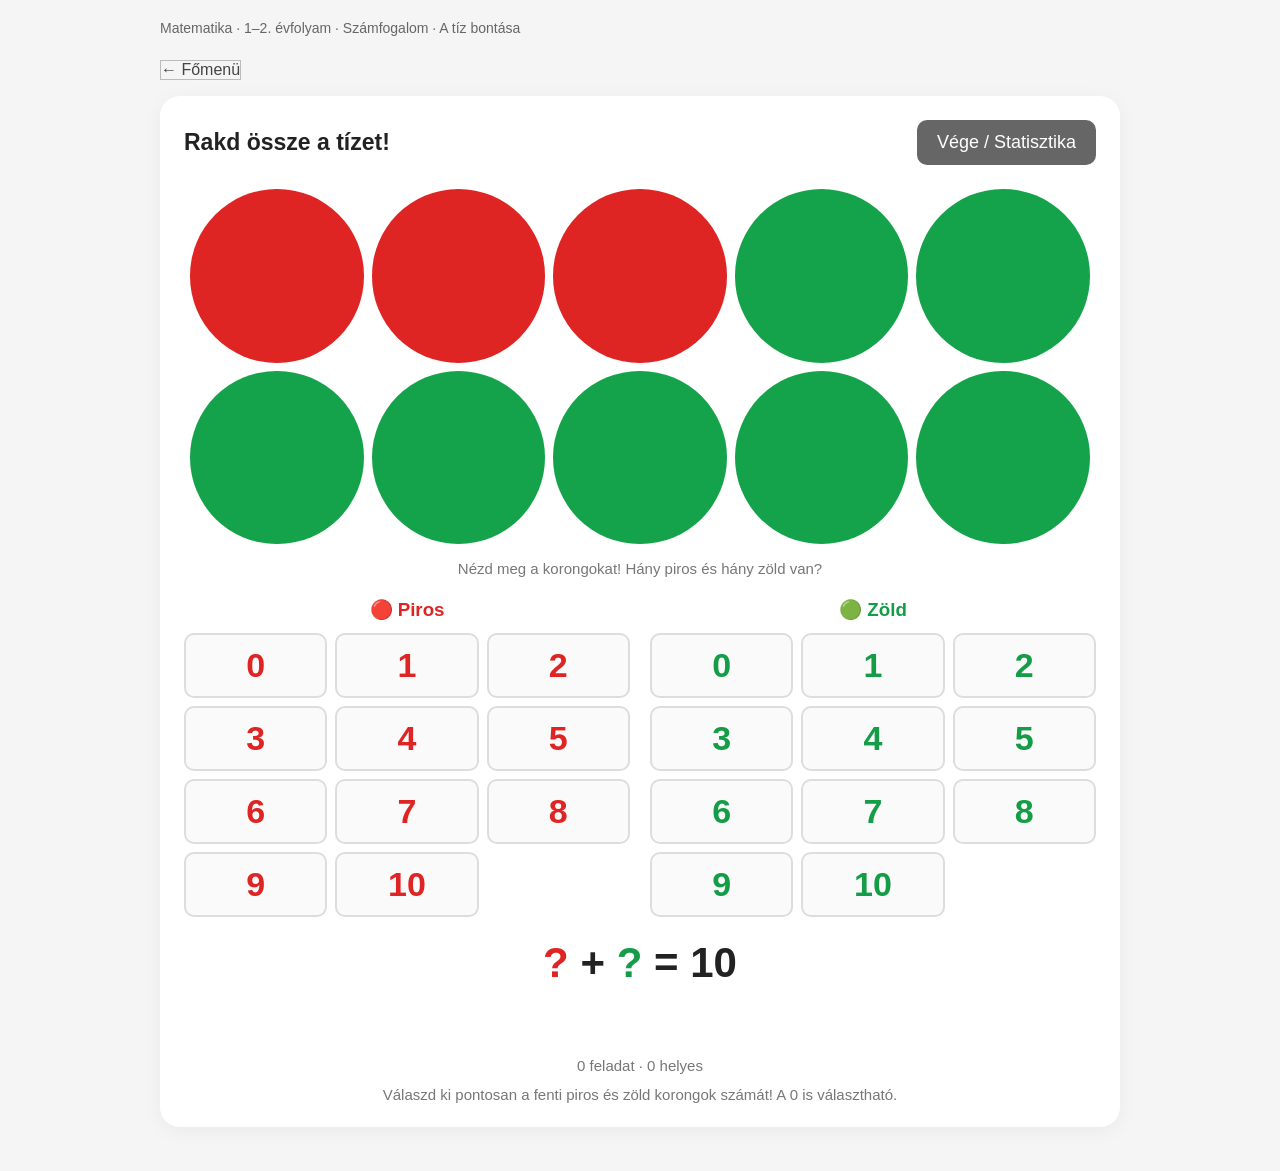
==== exercises/choose.html @ 9dac1ef3 "Modularize exercises and add home page" ====
<!doctype html>
<html lang="hu"><head><meta charset="utf-8"><meta name="viewport" content="width=device-width, initial-scale=1"><title>Rakd össze a tízet! – Matekgyakorló</title><link rel="stylesheet" href="../style.css"></head>
<body><header class="site-header"><div class="exercise-meta">Matematika · 1–2. évfolyam · Számfogalom · A tíz bontása</div></header>
<section id="chooseView" class="practice-view" style="display:block" class="practice-view">
  <a class="back-button" href="../index.html" style="display:inline-block;text-decoration:none">← Főmenü</a>
  <div class="practice-panel">
    <div class="practice-head"><h2>Rakd össze a tízet!</h2><button id="choiceStatsBtn" class="secondary">Vége / Statisztika</button></div>
    <div id="choiceDiscGrid" class="disc-grid" aria-label="A kirakandó tíz korong"></div>
    <div class="muted-note">Nézd meg a korongokat! Hány piros és hány zöld van?</div>
    <div class="choice-layout">
      <div class="choice-column"><h3 class="red-text">🔴 Piros</h3><div id="redChoices" class="number-choices"></div></div>
      <div class="choice-column"><h3 class="green-text">🟢 Zöld</h3><div id="greenChoices" class="number-choices"></div></div>
    </div>
    <div id="choiceResult" class="choice-result"><span class="red-text">?</span> + <span class="green-text">?</span> = 10</div>
    <div id="choiceFeedback" class="choice-feedback" aria-live="polite"></div>
    <div class="choice-actions"><span id="choiceProgress" class="muted-note" aria-live="polite">0 feladat · 0 helyes</span></div>
    <div class="muted-note">Válaszd ki pontosan a fenti piros és zöld korongok számát! A 0 is választható.</div>
  </div>
</section>

<div id="choiceStatsModal" class="modal-backdrop" role="dialog" aria-modal="true" aria-label="Korongos gyakorlás eredménye">
  <div class="modal">
    <div class="modal-header"><h2>Korongos gyakorlás eredménye</h2><button id="closeChoiceStats" class="secondary">Bezárás</button></div>
    <div class="summary-grid">
      <div class="summary-box"><strong id="choiceSumTotal">0</strong>feladat</div>
      <div class="summary-box"><strong id="choiceSumCorrect">0</strong>helyes</div>
      <div class="summary-box"><strong id="choiceSumPercent">0%</strong>eredmény</div>
      <div class="summary-box"><strong id="choiceSumMedian">–</strong>medián válaszidő</div>
    </div>
    <div id="choiceStatsTable"></div>
    <div class="modal-actions">
      <button id="printChoiceStats" class="secondary">Nyomtatás / PDF</button>
      <button id="downloadChoiceStats" class="secondary">TXT letöltés</button>
      <button id="continueChoiceStats" class="secondary">Folytatás</button>
      <button id="restartChoiceStats">Új gyakorlás</button>
    </div>
  </div>
</div>


<script type="module" src="../js/choose.js"></script></body></html>
---- style.css ----
* { box-sizing: border-box; }

        body {
            font-family: Arial, sans-serif;
            background: #f5f5f5;
            color: #222;
            margin: 0;
            padding: 20px;
        }

        .app {
            max-width: 760px;
            margin: 30px auto;
        }

        .toolbar {
            display: flex;
            gap: 12px;
            flex-wrap: wrap;
            align-items: end;
            margin-bottom: 20px;
        }

        label {
            font-size: 14px;
            font-weight: bold;
        }

        select, button, input { font-size: 18px; }

        select {
            display: block;
            margin-top: 6px;
            padding: 10px;
            border-radius: 10px;
            border: 1px solid #bbb;
        }

        button {
            padding: 12px 20px;
            border: 0;
            border-radius: 10px;
            cursor: pointer;
            background: #222;
            color: white;
        }

        button.secondary { background: #666; }
        button.finish { background: #b51f1f; margin-left: auto; }

        .card {
            background: white;
            border-radius: 20px;
            padding: 36px 20px;
            text-align: center;
            box-shadow: 0 4px 20px rgba(0,0,0,0.08);
        }

        .question-label { color: #666; margin-bottom: 14px; }

        .equation {
            display: flex;
            justify-content: center;
            align-items: center;
            gap: 15px;
            font-size: 48px;
            font-weight: bold;
            flex-wrap: wrap;
        }

        #answer {
            width: 100px;
            height: 70px;
            font-size: 42px;
            text-align: center;
            border-radius: 12px;
            border: 3px solid #bbb;
        }

        #answer:focus { outline: none; border-color: #333; }

        #feedback {
            margin-top: 20px;
            min-height: 35px;
            font-size: 22px;
            font-weight: bold;
        }

        .stats {
            display: grid;
            grid-template-columns: repeat(4, 1fr);
            gap: 12px;
            margin-top: 15px;
        }

        .stat {
            background: white;
            border-radius: 14px;
            padding: 16px;
            text-align: center;
            box-shadow: 0 2px 10px rgba(0,0,0,0.05);
        }

        .stat-number { font-size: 28px; font-weight: bold; }
        .stat-label { font-size: 13px; color: #666; }

        .tip {
            text-align: center;
            color: #666;
            font-size: 14px;
            margin-top: 18px;
        }

        .modal-backdrop {
            position: fixed;
            inset: 0;
            background: rgba(0,0,0,0.55);
            display: none;
            align-items: center;
            justify-content: center;
            padding: 20px;
            z-index: 1000;
        }

        .modal-backdrop.show { display: flex; }

        .modal {
            width: min(900px, 100%);
            max-height: 90vh;
            overflow: auto;
            background: white;
            border-radius: 20px;
            padding: 24px;
            box-shadow: 0 12px 50px rgba(0,0,0,0.25);
        }

        .modal-header {
            display: flex;
            justify-content: space-between;
            align-items: center;
            gap: 16px;
            margin-bottom: 16px;
        }

        .modal h2 { margin: 0; }

        .summary-grid {
            display: grid;
            grid-template-columns: repeat(4, 1fr);
            gap: 10px;
            margin: 18px 0 22px;
        }

        .summary-box {
            background: #f1f1f1;
            border-radius: 12px;
            padding: 14px;
            text-align: center;
        }

        .summary-box strong {
            display: block;
            font-size: 24px;
            margin-bottom: 4px;
        }

        table {
            width: 100%;
            border-collapse: collapse;
            font-size: 15px;
        }

        th, td {
            border-bottom: 1px solid #ddd;
            padding: 10px 8px;
            text-align: left;
        }

        th { background: #f7f7f7; position: sticky; top: 0; }
        tr.wrong { background: #fff0f0; }
        tr.correct-row { background: #f3fff3; }
        .status-ok { color: #087a16; font-weight: bold; }
        .status-wrong { color: #b00020; font-weight: bold; }

        .empty-state {
            padding: 30px 10px;
            text-align: center;
            color: #666;
        }

        .modal-actions {
            display: flex;
            gap: 10px;
            justify-content: flex-end;
            margin-top: 20px;
            flex-wrap: wrap;
        }

        @media print {
            body:has(#choiceStatsModal.show) #statsModal { display:none !important; }
            body:has(#statsModal.show) #choiceStatsModal { display:none !important; }
            body { background: white; padding: 0; }
            .app { display: none !important; }
            .modal-backdrop { position: static; display: block !important; background: white; padding: 0; }
            .modal { width: 100%; max-height: none; overflow: visible; box-shadow: none; border-radius: 0; padding: 0; }
            .modal-header button, .modal-actions { display: none !important; }
            .modal-header { margin-bottom: 10px; }
            .summary-grid { grid-template-columns: repeat(4, 1fr); }
            th { position: static; }
            tr { break-inside: avoid; }
        }

        @media (max-width: 650px) {
            .equation { font-size: 34px; }
            #answer { width: 80px; height: 60px; font-size: 34px; }
            .stats, .summary-grid { grid-template-columns: repeat(2, 1fr); }
            button.finish { margin-left: 0; }
            table { font-size: 13px; }
            th, td { padding: 8px 5px; }
        }

        .home, .practice-view {max-width:960px;margin:24px auto;}
        .home h1 {font-size:clamp(30px,5vw,46px);margin-bottom:8px;}
        .home p {color:#666;margin-bottom:28px;}
        .mode-grid {display:grid;grid-template-columns:repeat(auto-fit,minmax(245px,1fr));gap:18px;}
        .mode-card {display:block;text-align:left;background:white;color:#222;border:1px solid #ddd;border-radius:20px;padding:25px;min-height:195px;box-shadow:0 3px 14px #0000000b;}
        .mode-card strong {display:block;font-size:23px;margin:12px 0;}
        .mode-card small {display:block;color:#666;font-size:15px;line-height:1.5;}
        .mode-card:hover {border-color:#777;transform:translateY(-2px);}
        .mode-icon {font-size:31px;}
        .practice-view {display:none;}
        .back-button {background:transparent;color:#444;border:1px solid #bbb;margin-bottom:16px;font-size:16px;}
        .practice-panel {background:white;border-radius:20px;padding:24px;box-shadow:0 4px 20px #0000000c;}
        .practice-head {display:flex;align-items:center;justify-content:space-between;gap:12px;flex-wrap:wrap;}
        .practice-head h2 {margin:0;font-size:23px;}
        .disc-grid {display:grid;grid-template-columns:repeat(5,minmax(0,1fr));gap:8px;margin:24px auto 16px;max-width:900px;}
        .disc {width:100%;aspect-ratio:1;border-radius:50%;background:#14a34a;}
        .disc.red {background:#df2424;}
        .disc.green {background:#14a34a;}
        .disc-equation {text-align:center;font-size:clamp(26px,5vw,36px);font-weight:bold;margin:14px 0;}
        .red-text {color:#df2424;} .green-text {color:#149c46;}
        .answer-toggle {width:100%;background:transparent;color:#333;border:1px solid #bbb;margin-top:12px;}
        .muted-note {color:#777;text-align:center;font-size:15px;margin-top:12px;}
        .choice-layout {display:grid;grid-template-columns:1fr 1fr;gap:20px;margin-top:22px;}
        .choice-column h3 {text-align:center;margin:0 0 12px;}
        .number-choices {display:grid;grid-template-columns:repeat(3,minmax(0,1fr));gap:8px;}
        .number-choice {background:#fafafa;border:2px solid #ddd;color:#222;font-size:clamp(22px,4vw,34px);font-weight:bold;min-height:65px;padding:6px;}
        .number-choice.red-choice {color:#df2424;} .number-choice.green-choice {color:#149c46;}
        .number-choice.selected-red {background:#ffe4e4;border-color:#df2424;}
        .number-choice.selected-green {background:#e0f7e8;border-color:#149c46;}
        .choice-result {font-size:clamp(30px,5vw,42px);font-weight:bold;text-align:center;margin:22px 0 10px;}
        .choice-feedback {text-align:center;min-height:32px;font-size:21px;font-weight:bold;}
        .choice-actions {display:flex;justify-content:center;gap:12px;flex-wrap:wrap;margin-top:16px;}
        .choice-actions button:disabled {opacity:.4;cursor:not-allowed;}
        @media(max-width:550px) {.practice-panel{padding:14px}.disc-grid{gap:5px}.choice-layout{gap:10px}.number-choices{gap:5px}.number-choice{min-height:53px}}
    
/* Modular page navigation */
.exercise-meta {color:#666;font-size:14px;margin:0 0 16px;}
.site-header {max-width:960px;margin:0 auto;}
.site-header a {color:#333;}
.mode-card {text-decoration:none;}
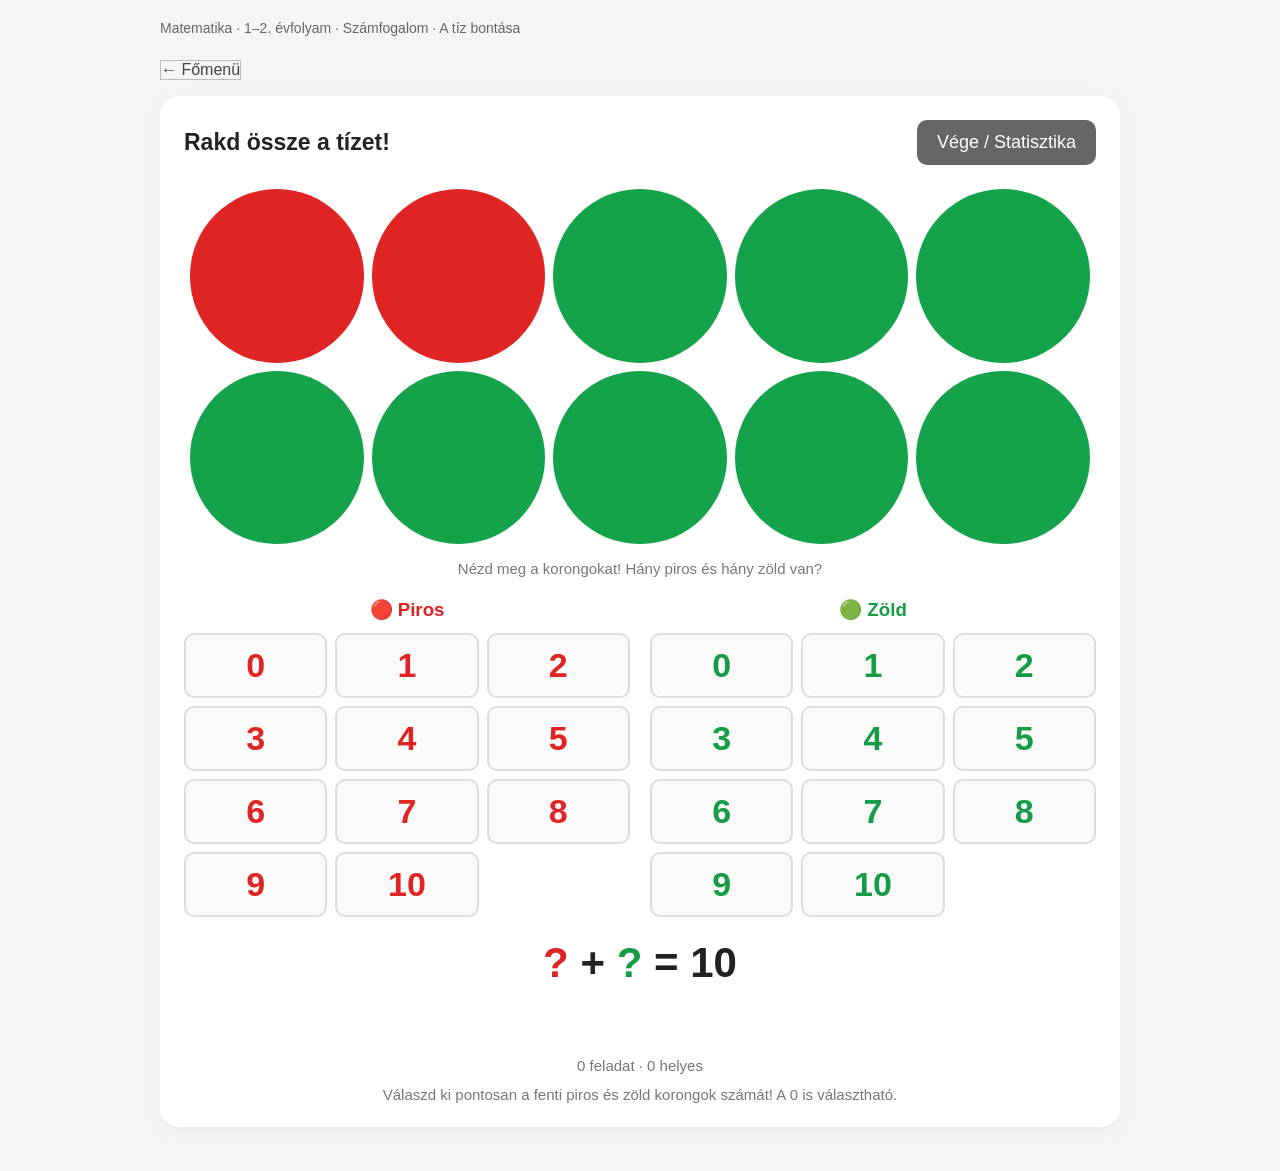
==== commit cafbe37b: "Add automatic cache busting and version checking" ====
--- a/exercises/choose.html
+++ b/exercises/choose.html
@@ -1,5 +1,38 @@
 <!doctype html>
-<html lang="hu"><head><meta charset="utf-8"><meta name="viewport" content="width=device-width, initial-scale=1"><title>Rakd össze a tízet! – Matekgyakorló</title><link rel="stylesheet" href="../style.css"></head>
+<html lang="hu"><head><meta charset="utf-8"><meta name="viewport" content="width=device-width, initial-scale=1"><title>Rakd össze a tízet! – Matekgyakorló</title><link rel="stylesheet" href="../style.css?v=20261114170903"><!-- MATEK-CACHE-START -->
+<script>
+(() => {
+  const versionFile = new URL('../version.js?v=20261114170903on', document.baseURI);
+  const current = '20261114170903';
+  let refreshing = false;
+  async function checkVersion() {
+    if (refreshing) return;
+    try {
+      const response = await fetch(versionFile.href + '?t=' + Date.now(), {
+        cache: 'no-store'
+      });
+      if (!response.ok) return;
+      const data = await response.json();
+      if (data.version && data.version !== current) {
+        refreshing = true;
+        const url = new URL(location.href);
+        url.searchParams.set('site_version', data.version);
+        location.replace(url.href);
+      }
+    } catch (_) { /* Offline: keep the page usable. */ }
+  }
+  window.addEventListener('pageshow', checkVersion);
+  document.addEventListener('visibilitychange', () => {
+    if (!document.hidden) checkVersion();
+  });
+  window.addEventListener('focus', checkVersion);
+  setInterval(() => {
+    if (!document.hidden) checkVersion();
+  }, 60000);
+})();
+</script>
+<!-- MATEK-CACHE-END -->
+</head>
 <body><header class="site-header"><div class="exercise-meta">Matematika · 1–2. évfolyam · Számfogalom · A tíz bontása</div></header>
 <section id="chooseView" class="practice-view" style="display:block" class="practice-view">
   <a class="back-button" href="../index.html" style="display:inline-block;text-decoration:none">← Főmenü</a>
@@ -38,4 +71,4 @@
 </div>
 
 
-<script type="module" src="../js/choose.js"></script></body></html>+<script type="module" src="../js/choose.js?v=20261114170903"></script></body></html>
--- a/style.css
+++ b/style.css
@@ -1,262 +1,833 @@
 
-        * { box-sizing: border-box; }
-
-        body {
-            font-family: Arial, sans-serif;
-            background: #f5f5f5;
-            color: #222;
-            margin: 0;
-            padding: 20px;
-        }
-
-        .app {
-            max-width: 760px;
-            margin: 30px auto;
-        }
-
-        .toolbar {
-            display: flex;
-            gap: 12px;
-            flex-wrap: wrap;
-            align-items: end;
-            margin-bottom: 20px;
-        }
-
-        label {
-            font-size: 14px;
-            font-weight: bold;
-        }
-
-        select, button, input { font-size: 18px; }
-
-        select {
-            display: block;
-            margin-top: 6px;
-            padding: 10px;
-            border-radius: 10px;
-            border: 1px solid #bbb;
-        }
-
-        button {
-            padding: 12px 20px;
-            border: 0;
-            border-radius: 10px;
-            cursor: pointer;
-            background: #222;
-            color: white;
-        }
-
-        button.secondary { background: #666; }
-        button.finish { background: #b51f1f; margin-left: auto; }
-
-        .card {
-            background: white;
-            border-radius: 20px;
-            padding: 36px 20px;
-            text-align: center;
-            box-shadow: 0 4px 20px rgba(0,0,0,0.08);
-        }
-
-        .question-label { color: #666; margin-bottom: 14px; }
-
-        .equation {
-            display: flex;
-            justify-content: center;
-            align-items: center;
-            gap: 15px;
-            font-size: 48px;
-            font-weight: bold;
-            flex-wrap: wrap;
-        }
-
-        #answer {
-            width: 100px;
-            height: 70px;
-            font-size: 42px;
-            text-align: center;
-            border-radius: 12px;
-            border: 3px solid #bbb;
-        }
-
-        #answer:focus { outline: none; border-color: #333; }
-
-        #feedback {
-            margin-top: 20px;
-            min-height: 35px;
-            font-size: 22px;
-            font-weight: bold;
-        }
-
-        .stats {
-            display: grid;
-            grid-template-columns: repeat(4, 1fr);
-            gap: 12px;
-            margin-top: 15px;
-        }
-
-        .stat {
-            background: white;
-            border-radius: 14px;
-            padding: 16px;
-            text-align: center;
-            box-shadow: 0 2px 10px rgba(0,0,0,0.05);
-        }
-
-        .stat-number { font-size: 28px; font-weight: bold; }
-        .stat-label { font-size: 13px; color: #666; }
-
-        .tip {
-            text-align: center;
-            color: #666;
-            font-size: 14px;
-            margin-top: 18px;
-        }
-
-        .modal-backdrop {
-            position: fixed;
-            inset: 0;
-            background: rgba(0,0,0,0.55);
-            display: none;
-            align-items: center;
-            justify-content: center;
-            padding: 20px;
-            z-index: 1000;
-        }
-
-        .modal-backdrop.show { display: flex; }
-
-        .modal {
-            width: min(900px, 100%);
-            max-height: 90vh;
-            overflow: auto;
-            background: white;
-            border-radius: 20px;
-            padding: 24px;
-            box-shadow: 0 12px 50px rgba(0,0,0,0.25);
-        }
-
-        .modal-header {
-            display: flex;
-            justify-content: space-between;
-            align-items: center;
-            gap: 16px;
-            margin-bottom: 16px;
-        }
-
-        .modal h2 { margin: 0; }
-
-        .summary-grid {
-            display: grid;
-            grid-template-columns: repeat(4, 1fr);
-            gap: 10px;
-            margin: 18px 0 22px;
-        }
-
-        .summary-box {
-            background: #f1f1f1;
-            border-radius: 12px;
-            padding: 14px;
-            text-align: center;
-        }
-
-        .summary-box strong {
-            display: block;
-            font-size: 24px;
-            margin-bottom: 4px;
-        }
-
-        table {
-            width: 100%;
-            border-collapse: collapse;
-            font-size: 15px;
-        }
-
-        th, td {
-            border-bottom: 1px solid #ddd;
-            padding: 10px 8px;
-            text-align: left;
-        }
-
-        th { background: #f7f7f7; position: sticky; top: 0; }
-        tr.wrong { background: #fff0f0; }
-        tr.correct-row { background: #f3fff3; }
-        .status-ok { color: #087a16; font-weight: bold; }
-        .status-wrong { color: #b00020; font-weight: bold; }
-
-        .empty-state {
-            padding: 30px 10px;
-            text-align: center;
-            color: #666;
-        }
-
-        .modal-actions {
-            display: flex;
-            gap: 10px;
-            justify-content: flex-end;
-            margin-top: 20px;
-            flex-wrap: wrap;
-        }
-
-        @media print {
-            body:has(#choiceStatsModal.show) #statsModal { display:none !important; }
-            body:has(#statsModal.show) #choiceStatsModal { display:none !important; }
-            body { background: white; padding: 0; }
-            .app { display: none !important; }
-            .modal-backdrop { position: static; display: block !important; background: white; padding: 0; }
-            .modal { width: 100%; max-height: none; overflow: visible; box-shadow: none; border-radius: 0; padding: 0; }
-            .modal-header button, .modal-actions { display: none !important; }
-            .modal-header { margin-bottom: 10px; }
-            .summary-grid { grid-template-columns: repeat(4, 1fr); }
-            th { position: static; }
-            tr { break-inside: avoid; }
-        }
-
-        @media (max-width: 650px) {
-            .equation { font-size: 34px; }
-            #answer { width: 80px; height: 60px; font-size: 34px; }
-            .stats, .summary-grid { grid-template-columns: repeat(2, 1fr); }
-            button.finish { margin-left: 0; }
-            table { font-size: 13px; }
-            th, td { padding: 8px 5px; }
-        }
-
-        .home, .practice-view {max-width:960px;margin:24px auto;}
-        .home h1 {font-size:clamp(30px,5vw,46px);margin-bottom:8px;}
-        .home p {color:#666;margin-bottom:28px;}
-        .mode-grid {display:grid;grid-template-columns:repeat(auto-fit,minmax(245px,1fr));gap:18px;}
-        .mode-card {display:block;text-align:left;background:white;color:#222;border:1px solid #ddd;border-radius:20px;padding:25px;min-height:195px;box-shadow:0 3px 14px #0000000b;}
-        .mode-card strong {display:block;font-size:23px;margin:12px 0;}
-        .mode-card small {display:block;color:#666;font-size:15px;line-height:1.5;}
-        .mode-card:hover {border-color:#777;transform:translateY(-2px);}
-        .mode-icon {font-size:31px;}
-        .practice-view {display:none;}
-        .back-button {background:transparent;color:#444;border:1px solid #bbb;margin-bottom:16px;font-size:16px;}
-        .practice-panel {background:white;border-radius:20px;padding:24px;box-shadow:0 4px 20px #0000000c;}
-        .practice-head {display:flex;align-items:center;justify-content:space-between;gap:12px;flex-wrap:wrap;}
-        .practice-head h2 {margin:0;font-size:23px;}
-        .disc-grid {display:grid;grid-template-columns:repeat(5,minmax(0,1fr));gap:8px;margin:24px auto 16px;max-width:900px;}
-        .disc {width:100%;aspect-ratio:1;border-radius:50%;background:#14a34a;}
-        .disc.red {background:#df2424;}
-        .disc.green {background:#14a34a;}
-        .disc-equation {text-align:center;font-size:clamp(26px,5vw,36px);font-weight:bold;margin:14px 0;}
-        .red-text {color:#df2424;} .green-text {color:#149c46;}
-        .answer-toggle {width:100%;background:transparent;color:#333;border:1px solid #bbb;margin-top:12px;}
-        .muted-note {color:#777;text-align:center;font-size:15px;margin-top:12px;}
-        .choice-layout {display:grid;grid-template-columns:1fr 1fr;gap:20px;margin-top:22px;}
-        .choice-column h3 {text-align:center;margin:0 0 12px;}
-        .number-choices {display:grid;grid-template-columns:repeat(3,minmax(0,1fr));gap:8px;}
-        .number-choice {background:#fafafa;border:2px solid #ddd;color:#222;font-size:clamp(22px,4vw,34px);font-weight:bold;min-height:65px;padding:6px;}
-        .number-choice.red-choice {color:#df2424;} .number-choice.green-choice {color:#149c46;}
-        .number-choice.selected-red {background:#ffe4e4;border-color:#df2424;}
-        .number-choice.selected-green {background:#e0f7e8;border-color:#149c46;}
-        .choice-result {font-size:clamp(30px,5vw,42px);font-weight:bold;text-align:center;margin:22px 0 10px;}
-        .choice-feedback {text-align:center;min-height:32px;font-size:21px;font-weight:bold;}
-        .choice-actions {display:flex;justify-content:center;gap:12px;flex-wrap:wrap;margin-top:16px;}
-        .choice-actions button:disabled {opacity:.4;cursor:not-allowed;}
-        @media(max-width:550px) {.practice-panel{padding:14px}.disc-grid{gap:5px}.choice-layout{gap:10px}.number-choices{gap:5px}.number-choice{min-height:53px}}
-    
+* {
+    box-sizing: border-box;
+}
+
+body {
+    font-family: Arial, sans-serif;
+    background: #f5f5f5;
+    color: #222;
+    margin: 0;
+    padding: 20px;
+}
+
+.app {
+    max-width: 760px;
+    margin: 30px auto;
+}
+
+.toolbar {
+    display: flex;
+    gap: 12px;
+    flex-wrap: wrap;
+    align-items: end;
+    margin-bottom: 20px;
+}
+
+label {
+    font-size: 14px;
+    font-weight: bold;
+}
+
+select, button, input {
+    font-size: 18px;
+}
+
+select {
+    display: block;
+    margin-top: 6px;
+    padding: 10px;
+    border-radius: 10px;
+    border: 1px solid #bbb;
+}
+
+button {
+    padding: 12px 20px;
+    border: 0;
+    border-radius: 10px;
+    cursor: pointer;
+    background: #222;
+    color: white;
+}
+
+button.secondary {
+    background: #666;
+}
+
+button.finish {
+    background: #b51f1f;
+    margin-left: auto;
+}
+
+.card {
+    background: white;
+    border-radius: 20px;
+    padding: 36px 20px;
+    text-align: center;
+    box-shadow: 0 4px 20px rgba(0, 0, 0, 0.08);
+}
+
+.question-label {
+    color: #666;
+    margin-bottom: 14px;
+}
+
+.equation {
+    display: flex;
+    justify-content: center;
+    align-items: center;
+    gap: 15px;
+    font-size: 48px;
+    font-weight: bold;
+    flex-wrap: wrap;
+}
+
+#answer {
+    width: 100px;
+    height: 70px;
+    font-size: 42px;
+    text-align: center;
+    border-radius: 12px;
+    border: 3px solid #bbb;
+}
+
+#answer:focus {
+    outline: none;
+    border-color: #333;
+}
+
+#feedback {
+    margin-top: 20px;
+    min-height: 35px;
+    font-size: 22px;
+    font-weight: bold;
+}
+
+.stats {
+    display: grid;
+    grid-template-columns: repeat(4, 1fr);
+    gap: 12px;
+    margin-top: 15px;
+}
+
+.stat {
+    background: white;
+    border-radius: 14px;
+    padding: 16px;
+    text-align: center;
+    box-shadow: 0 2px 10px rgba(0, 0, 0, 0.05);
+}
+
+.stat-number {
+    font-size: 28px;
+    font-weight: bold;
+}
+
+.stat-label {
+    font-size: 13px;
+    color: #666;
+}
+
+.tip {
+    text-align: center;
+    color: #666;
+    font-size: 14px;
+    margin-top: 18px;
+}
+
+.modal-backdrop {
+    position: fixed;
+    inset: 0;
+    background: rgba(0, 0, 0, 0.55);
+    display: none;
+    align-items: center;
+    justify-content: center;
+    padding: 20px;
+    z-index: 1000;
+}
+
+.modal-backdrop.show {
+    display: flex;
+}
+
+.modal {
+    width: min(900px, 100%);
+    max-height: 90vh;
+    overflow: auto;
+    background: white;
+    border-radius: 20px;
+    padding: 24px;
+    box-shadow: 0 12px 50px rgba(0, 0, 0, 0.25);
+}
+
+.modal-header {
+    display: flex;
+    justify-content: space-between;
+    align-items: center;
+    gap: 16px;
+    margin-bottom: 16px;
+}
+
+.modal h2 {
+    margin: 0;
+}
+
+.summary-grid {
+    display: grid;
+    grid-template-columns: repeat(4, 1fr);
+    gap: 10px;
+    margin: 18px 0 22px;
+}
+
+.summary-box {
+    background: #f1f1f1;
+    border-radius: 12px;
+    padding: 14px;
+    text-align: center;
+}
+
+.summary-box strong {
+    display: block;
+    font-size: 24px;
+    margin-bottom: 4px;
+}
+
+table {
+    width: 100%;
+    border-collapse: collapse;
+    font-size: 15px;
+}
+
+th, td {
+    border-bottom: 1px solid #ddd;
+    padding: 10px 8px;
+    text-align: left;
+}
+
+th {
+    background: #f7f7f7;
+    position: sticky;
+    top: 0;
+}
+
+tr.wrong {
+    background: #fff0f0;
+}
+
+tr.correct-row {
+    background: #f3fff3;
+}
+
+.status-ok {
+    color: #087a16;
+    font-weight: bold;
+}
+
+.status-wrong {
+    color: #b00020;
+    font-weight: bold;
+}
+
+.empty-state {
+    padding: 30px 10px;
+    text-align: center;
+    color: #666;
+}
+
+.modal-actions {
+    display: flex;
+    gap: 10px;
+    justify-content: flex-end;
+    margin-top: 20px;
+    flex-wrap: wrap;
+}
+
+@media print {
+    body:has(#choiceStatsModal.show) #statsModal {
+        display: none !important;
+    }
+
+    body:has(#statsModal.show) #choiceStatsModal {
+        display: none !important;
+    }
+
+    body {
+        background: white;
+        padding: 0;
+    }
+
+    .app {
+        display: none !important;
+    }
+
+    .modal-backdrop {
+        position: static;
+        display: block !important;
+        background: white;
+        padding: 0;
+    }
+
+    .modal {
+        width: 100%;
+        max-height: none;
+        overflow: visible;
+        box-shadow: none;
+        border-radius: 0;
+        padding: 0;
+    }
+
+    .modal-header button, .modal-actions {
+        display: none !important;
+    }
+
+    .modal-header {
+        margin-bottom: 10px;
+    }
+
+    .summary-grid {
+        grid-template-columns: repeat(4, 1fr);
+    }
+
+    th {
+        position: static;
+    }
+
+    tr {
+        break-inside: avoid;
+    }
+}
+
+@media (max-width: 650px) {
+    .equation {
+        font-size: 34px;
+    }
+
+    #answer {
+        width: 80px;
+        height: 60px;
+        font-size: 34px;
+    }
+
+    .stats, .summary-grid {
+        grid-template-columns: repeat(2, 1fr);
+    }
+
+    button.finish {
+        margin-left: 0;
+    }
+
+    table {
+        font-size: 13px;
+    }
+
+    th, td {
+        padding: 8px 5px;
+    }
+}
+
+.home, .practice-view {
+    max-width: 960px;
+    margin: 24px auto;
+}
+
+.home h1 {
+    font-size: clamp(30px, 5vw, 46px);
+    margin-bottom: 8px;
+}
+
+.home p {
+    color: #666;
+    margin-bottom: 28px;
+}
+
+.mode-grid {
+    display: grid;
+    grid-template-columns:repeat(auto-fit, minmax(245px, 1fr));
+    gap: 18px;
+}
+
+.mode-card {
+    display: block;
+    text-align: left;
+    background: white;
+    color: #222;
+    border: 1px solid #ddd;
+    border-radius: 20px;
+    padding: 25px;
+    min-height: 195px;
+    box-shadow: 0 3px 14px #0000000b;
+}
+
+.mode-card strong {
+    display: block;
+    font-size: 23px;
+    margin: 12px 0;
+}
+
+.mode-card small {
+    display: block;
+    color: #666;
+    font-size: 15px;
+    line-height: 1.5;
+}
+
+.mode-card:hover {
+    border-color: #777;
+    transform: translateY(-2px);
+}
+
+.mode-icon {
+    font-size: 31px;
+}
+
+.practice-view {
+    display: none;
+}
+
+.back-button {
+    background: transparent;
+    color: #444;
+    border: 1px solid #bbb;
+    margin-bottom: 16px;
+    font-size: 16px;
+}
+
+.practice-panel {
+    background: white;
+    border-radius: 20px;
+    padding: 24px;
+    box-shadow: 0 4px 20px #0000000c;
+}
+
+.practice-head {
+    display: flex;
+    align-items: center;
+    justify-content: space-between;
+    gap: 12px;
+    flex-wrap: wrap;
+}
+
+.practice-head h2 {
+    margin: 0;
+    font-size: 23px;
+}
+
+.disc-grid {
+    display: grid;
+    grid-template-columns:repeat(5, minmax(0, 1fr));
+    gap: 8px;
+    margin: 24px auto 16px;
+    max-width: 900px;
+}
+
+.disc {
+    width: 100%;
+    aspect-ratio: 1;
+    border-radius: 50%;
+    background: #14a34a;
+}
+
+.disc.red {
+    background: #df2424;
+}
+
+.disc.green {
+    background: #14a34a;
+}
+
+.disc-equation {
+    text-align: center;
+    font-size: clamp(26px, 5vw, 36px);
+    font-weight: bold;
+    margin: 14px 0;
+}
+
+.red-text {
+    color: #df2424;
+}
+
+.green-text {
+    color: #149c46;
+}
+
+.answer-toggle {
+    width: 100%;
+    background: transparent;
+    color: #333;
+    border: 1px solid #bbb;
+    margin-top: 12px;
+}
+
+.muted-note {
+    color: #777;
+    text-align: center;
+    font-size: 15px;
+    margin-top: 12px;
+}
+
+.choice-layout {
+    display: grid;
+    grid-template-columns:1fr 1fr;
+    gap: 20px;
+    margin-top: 22px;
+}
+
+.choice-column h3 {
+    text-align: center;
+    margin: 0 0 12px;
+}
+
+.number-choices {
+    display: grid;
+    grid-template-columns:repeat(3, minmax(0, 1fr));
+    gap: 8px;
+}
+
+.number-choice {
+    background: #fafafa;
+    border: 2px solid #ddd;
+    color: #222;
+    font-size: clamp(22px, 4vw, 34px);
+    font-weight: bold;
+    min-height: 65px;
+    padding: 6px;
+}
+
+.number-choice.red-choice {
+    color: #df2424;
+}
+
+.number-choice.green-choice {
+    color: #149c46;
+}
+
+.number-choice.selected-red {
+    background: #ffe4e4;
+    border-color: #df2424;
+}
+
+.number-choice.selected-green {
+    background: #e0f7e8;
+    border-color: #149c46;
+}
+
+.choice-result {
+    font-size: clamp(30px, 5vw, 42px);
+    font-weight: bold;
+    text-align: center;
+    margin: 22px 0 10px;
+}
+
+.choice-feedback {
+    text-align: center;
+    min-height: 32px;
+    font-size: 21px;
+    font-weight: bold;
+}
+
+.choice-actions {
+    display: flex;
+    justify-content: center;
+    gap: 12px;
+    flex-wrap: wrap;
+    margin-top: 16px;
+}
+
+.choice-actions button:disabled {
+    opacity: .4;
+    cursor: not-allowed;
+}
+
+@media (max-width: 550px) {
+    .practice-panel {
+        padding: 14px
+    }
+
+    .disc-grid {
+        gap: 5px
+    }
+
+    .choice-layout {
+        gap: 10px
+    }
+
+    .number-choices {
+        gap: 5px
+    }
+
+    .number-choice {
+        min-height: 53px
+    }
+}
+
 /* Modular page navigation */
-.exercise-meta {color:#666;font-size:14px;margin:0 0 16px;}
-.site-header {max-width:960px;margin:0 auto;}
-.site-header a {color:#333;}
-.mode-card {text-decoration:none;}
+.exercise-meta {
+    color: #666;
+    font-size: 14px;
+    margin: 0 0 16px;
+}
+
+.site-header {
+    max-width: 960px;
+    margin: 0 auto;
+}
+
+.site-header a {
+    color: #333;
+}
+
+.mode-card {
+    text-decoration: none;
+}
+
+/* Tízes átlépés – önálló modul */
+.ten-panel {
+    max-width: 760px;
+    margin: auto
+}
+
+.ten-settings {
+    display: flex;
+    align-items: center;
+    gap: 12px;
+    flex-wrap: wrap;
+    margin: 12px 0
+}
+
+.ten-settings select {
+    margin: 0;
+    max-width: 100%
+}
+
+.ten-equation {
+    text-align: center;
+    font-size: clamp(32px, 7vw, 52px);
+    font-weight: 700;
+    margin: 18px 0
+}
+
+.ten-frame-label {
+    font-weight: 700;
+    margin: 15px 0 7px
+}
+
+.ten-frame {
+    display: grid;
+    grid-template-columns:repeat(5, minmax(0, 1fr));
+    gap: 5px;
+    max-width: 480px;
+    margin: auto
+}
+
+.ten-cell {
+    aspect-ratio: 1;
+    min-width: 0;
+    padding: 6px;
+    border: 2px solid #aab0b8;
+    border-radius: 8px;
+    background: #f7f8fa;
+    display: flex;
+    align-items: center;
+    justify-content: center;
+    touch-action: manipulation
+}
+
+.ten-cell:focus-visible, .ten-bank-disc:focus-visible {
+    outline: 3px solid #2563eb;
+    outline-offset: 2px
+}
+
+.ten-cell.ten-drop-target {
+    background: #dbeafe;
+    border-color: #2563eb
+}
+
+.ten-disc {
+    display: block;
+    width: 85%;
+    aspect-ratio: 1;
+    border-radius: 50%;
+    box-shadow: inset -3px -4px 0 #0002
+}
+
+.ten-red {
+    background: #e23c3c
+}
+
+.ten-green, .ten-bank-disc {
+    background: #22a559
+}
+
+.ten-bank {
+    min-height: 66px;
+    display: flex;
+    justify-content: center;
+    align-items: center;
+    flex-wrap: wrap;
+    gap: 10px;
+    padding: 10px;
+    border: 2px dashed #aab0b8;
+    border-radius: 12px
+}
+
+.ten-bank-disc {
+    width: 48px;
+    height: 48px;
+    border-radius: 50%;
+    border: 2px solid #167c40;
+    cursor: grab;
+    touch-action: manipulation;
+    box-shadow: inset -3px -4px 0 #0002
+}
+
+.ten-bank-disc.selected {
+    outline: 4px solid #f5bd28;
+    outline-offset: 2px
+}
+
+.ten-feedback {
+    min-height: 52px;
+    text-align: center;
+    font-size: 20px;
+    font-weight: bold;
+    padding: 12px 0
+}
+
+.ten-error {
+    color: #a21d1d
+}
+
+.ten-success {
+    color: #16823b
+}
+
+.ten-footer {
+    display: flex;
+    justify-content: space-between;
+    align-items: center;
+    gap: 12px;
+    flex-wrap: wrap
+}
+
+@media (max-width: 480px) {
+    .ten-cell {
+        padding: 3px;
+        border-radius: 5px
+    }
+
+    .ten-bank-disc {
+        width: 42px;
+        height: 42px
+    }
+
+    .ten-panel {
+        padding: 16px 12px
+    }
+}
+
+@media print {
+    .ten-panel, .site-header, .back-button {
+        display: none !important
+    }
+
+    #tenStatsModal {
+        display: block !important;
+        position: static;
+        background: white;
+        padding: 0
+    }
+
+    #tenStatsModal .modal {
+        box-shadow: none;
+        max-height: none;
+        width: 100%;
+        overflow: visible
+    }
+
+    #tenStatsModal button {
+        display: none
+    }
+}
+
+/* Tízes átlépés – gyakorlási idő és feladatszámláló */
+
+.ten-session-info {
+    display: flex;
+    justify-content: center;
+    gap: 16px;
+    flex-wrap: wrap;
+    margin: 20px 0;
+}
+
+.ten-session-item {
+    display: flex;
+    flex-direction: column;
+    align-items: center;
+    gap: 6px;
+    min-width: 150px;
+    padding: 12px 20px;
+    border: 1px solid #d1d5db;
+    border-radius: 12px;
+    background: #f8fafc;
+    text-align: center;
+}
+
+.ten-session-item span {
+    font-size: 14px;
+    color: #64748b;
+}
+
+.ten-session-item strong {
+    font-size: 28px;
+    font-weight: 700;
+    font-variant-numeric: tabular-nums;
+    color: #1e293b;
+}
+
+/* Tízes átlépés – beírható eredmény */
+
+.ten-equation {
+    display: flex;
+    align-items: center;
+    justify-content: center;
+    gap: 12px;
+}
+
+.ten-answer {
+    width: 100px;
+    height: 68px;
+    padding: 4px;
+    border: 2px solid transparent;
+    border-radius: 12px;
+    background: #f1f5f9;
+    color: #222;
+    font: inherit;
+    font-size: inherit;
+    font-weight: 700;
+    text-align: center;
+    appearance: textfield;
+}
+
+.ten-answer:focus {
+    outline: none;
+    border-color: #2563eb;
+    background: white;
+}
+
+.ten-answer::-webkit-inner-spin-button,
+.ten-answer::-webkit-outer-spin-button {
+    appearance: none;
+    margin: 0;
+}
+
+.ten-answer:disabled {
+    opacity: 1;
+    background: transparent;
+    color: #16823b;
+    -webkit-text-fill-color: #16823b;
+}
+
+.ten-answer.wrong-answer {
+    border-color: #dc2626;
+    background: #fef2f2;
+}
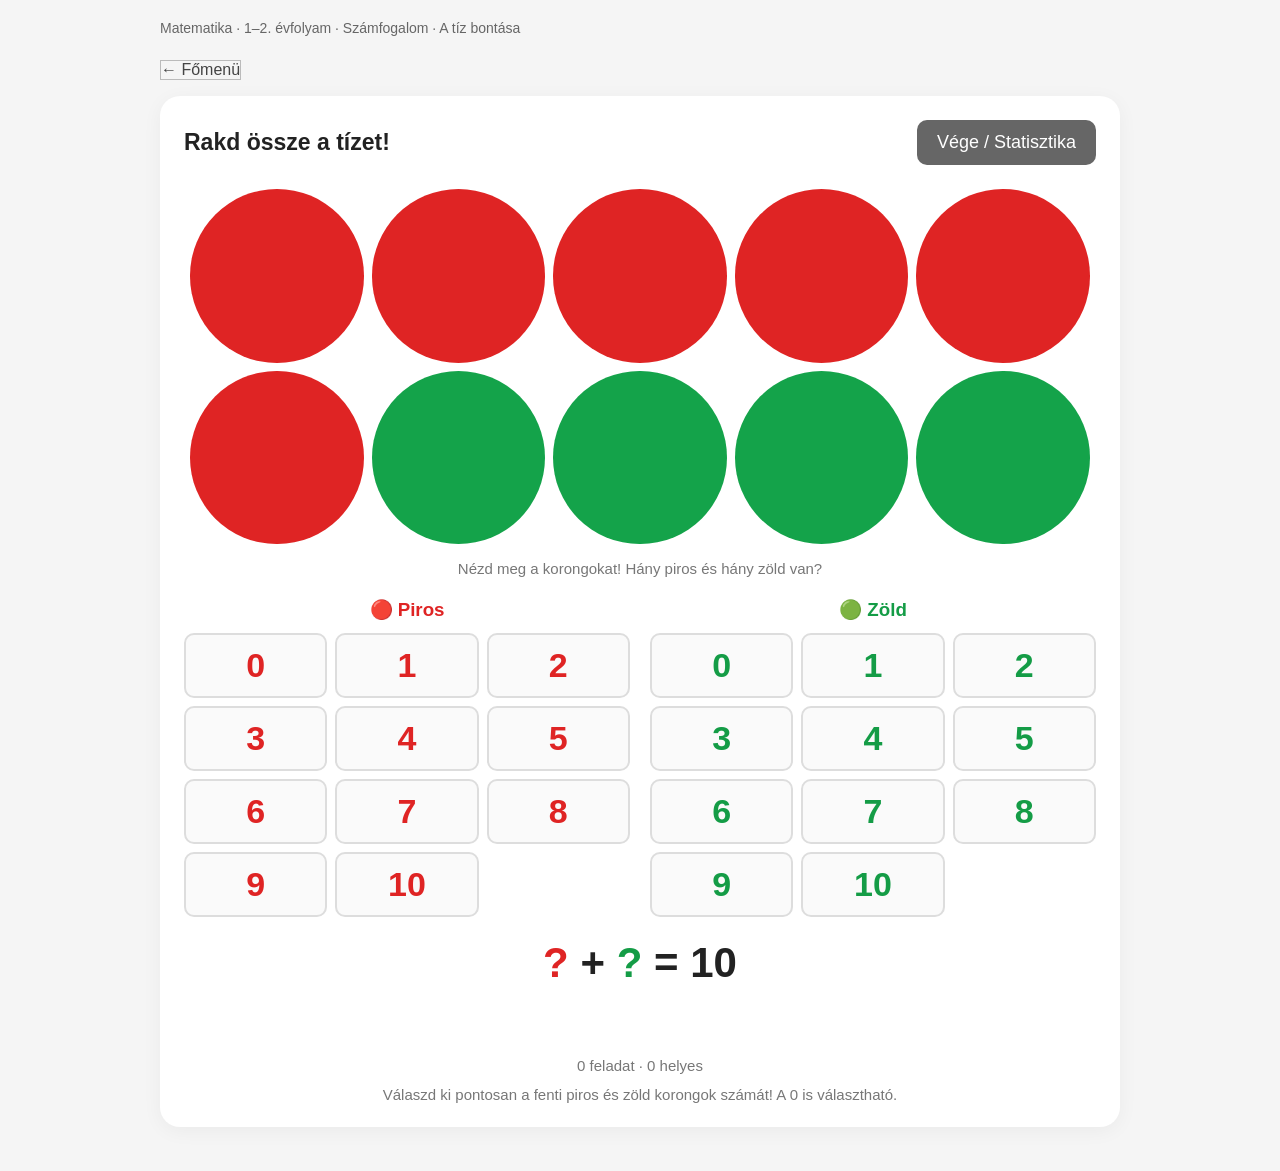
==== commit 12091e65: "Fix iPhone answer submission and asset caching" ====
--- a/exercises/choose.html
+++ b/exercises/choose.html
@@ -1,5 +1,5 @@
 <!doctype html>
-<html lang="hu"><head><meta charset="utf-8"><meta name="viewport" content="width=device-width, initial-scale=1"><title>Rakd össze a tízet! – Matekgyakorló</title><link rel="stylesheet" href="../style.css?v=20261114170903"><!-- MATEK-CACHE-START -->
+<html lang="hu"><head><meta charset="utf-8"><meta name="viewport" content="width=device-width, initial-scale=1"><title>Rakd össze a tízet! – Matekgyakorló</title><link rel="stylesheet" href="../style.css?v=1794676788"><!-- MATEK-CACHE-START -->
 <script>
 (() => {
   const versionFile = new URL('../version.js?v=20261114170903on', document.baseURI);
@@ -71,4 +71,4 @@
 </div>
 
 
-<script type="module" src="../js/choose.js?v=20261114170903"></script></body></html>+<script type="module" src="../js/choose.js?v=1794676788"></script></body></html>
--- a/style.css
+++ b/style.css
@@ -830,4 +830,7 @@
 .ten-answer.wrong-answer {
     border-color: #dc2626;
     background: #fef2f2;
-}+}
+
+/* iPhone answer submit */
+.ten-submit { min-width: 64px; min-height: 64px; padding: 8px 16px; border-radius: 12px; font-size: 30px; font-weight: 700; cursor: pointer; touch-action: manipulation; }
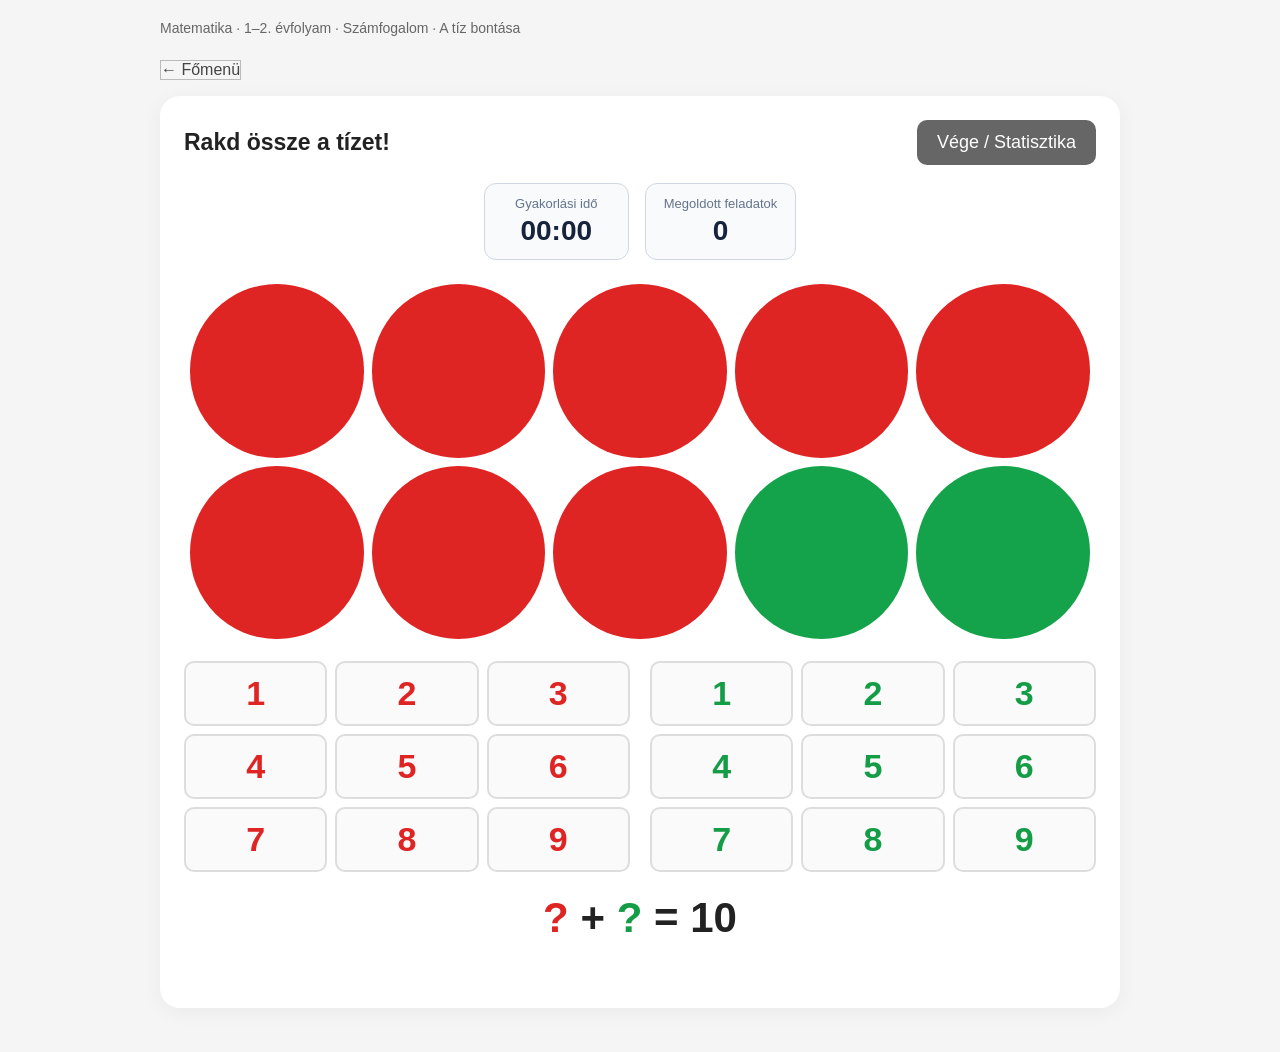
==== commit 076ec2b6: "Add math exercises and redesign main menu" ====
--- a/exercises/choose.html
+++ b/exercises/choose.html
@@ -1,8 +1,8 @@
 <!doctype html>
-<html lang="hu"><head><meta charset="utf-8"><meta name="viewport" content="width=device-width, initial-scale=1"><title>Rakd össze a tízet! – Matekgyakorló</title><link rel="stylesheet" href="../style.css?v=1794676788"><!-- MATEK-CACHE-START -->
+<html lang="hu"><head><meta charset="utf-8"><meta name="viewport" content="width=device-width, initial-scale=1"><title>Rakd össze a tízet! – Matekgyakorló</title><link rel="stylesheet" href="../style.css?v=20261114203631"><!-- MATEK-CACHE-START -->
 <script>
 (() => {
-  const versionFile = new URL('../version.js?v=20261114170903on', document.baseURI);
+  const versionFile = new URL('../version.json', document.baseURI);
   const current = '20261114170903';
   let refreshing = false;
   async function checkVersion() {
@@ -32,6 +32,7 @@
 })();
 </script>
 <!-- MATEK-CACHE-END -->
+<script src="../js/matek-shared.js"></script>
 </head>
 <body><header class="site-header"><div class="exercise-meta">Matematika · 1–2. évfolyam · Számfogalom · A tíz bontása</div></header>
 <section id="chooseView" class="practice-view" style="display:block" class="practice-view">
@@ -39,15 +40,14 @@
   <div class="practice-panel">
     <div class="practice-head"><h2>Rakd össze a tízet!</h2><button id="choiceStatsBtn" class="secondary">Vége / Statisztika</button></div>
     <div id="choiceDiscGrid" class="disc-grid" aria-label="A kirakandó tíz korong"></div>
-    <div class="muted-note">Nézd meg a korongokat! Hány piros és hány zöld van?</div>
     <div class="choice-layout">
-      <div class="choice-column"><h3 class="red-text">🔴 Piros</h3><div id="redChoices" class="number-choices"></div></div>
-      <div class="choice-column"><h3 class="green-text">🟢 Zöld</h3><div id="greenChoices" class="number-choices"></div></div>
+      <div class="choice-column"><div id="redChoices" class="number-choices"></div></div>
+      <div class="choice-column"><div id="greenChoices" class="number-choices"></div></div>
     </div>
     <div id="choiceResult" class="choice-result"><span class="red-text">?</span> + <span class="green-text">?</span> = 10</div>
     <div id="choiceFeedback" class="choice-feedback" aria-live="polite"></div>
-    <div class="choice-actions"><span id="choiceProgress" class="muted-note" aria-live="polite">0 feladat · 0 helyes</span></div>
-    <div class="muted-note">Válaszd ki pontosan a fenti piros és zöld korongok számát! A 0 is választható.</div>
+    <span id="choiceProgress" hidden aria-hidden="true"></span>
+    
   </div>
 </section>
 
@@ -71,4 +71,4 @@
 </div>
 
 
-<script type="module" src="../js/choose.js?v=1794676788"></script></body></html>+<script type="module" src="../js/choose.js?v=20261114203631"></script></body></html>
--- a/style.css
+++ b/style.css
@@ -834,3 +834,34 @@
 
 /* iPhone answer submit */
 .ten-submit { min-width: 64px; min-height: 64px; padding: 8px 16px; border-radius: 12px; font-size: 30px; font-weight: 700; cursor: pointer; touch-action: manipulation; }
+
+/* Matekgyakorló - egységes gyakorlási fejléc és statisztika */
+.matek-session-info{display:flex;gap:16px;justify-content:center;flex-wrap:wrap;margin:18px auto 24px}
+.matek-session-item{min-width:145px;padding:12px 18px;border:1px solid #d0d7e0;border-radius:12px;background:#f8fafc;text-align:center;display:flex;flex-direction:column;gap:4px}
+.matek-session-item span{font-size:13px;color:#64748b}
+.matek-session-item strong{font-size:28px;color:#17233c;font-variant-numeric:tabular-nums}
+.matek-stats-summary{display:grid;grid-template-columns:repeat(auto-fit,minmax(120px,1fr));gap:12px;margin:20px 0}
+.matek-stats-summary>div{padding:14px;border:1px solid #d0d7e0;border-radius:12px;text-align:center;display:flex;flex-direction:column;gap:5px}
+.matek-stats-summary strong{font-size:25px;font-variant-numeric:tabular-nums}
+.matek-stats-summary span{font-size:13px;color:#64748b}
+.matek-stats-summary p{grid-column:1/-1;margin:0}
+@media(max-width:520px){.matek-session-info{gap:8px}.matek-session-item{min-width:125px;padding:10px}.matek-session-item strong{font-size:24px}}
+
+/* Matekgyakorló főmenü: egyedi m.x azonosítók és számkörök */
+.home-exercise-card{display:flex;flex-direction:column;gap:10px;min-height:310px;overflow:hidden}
+.home-card-meta{display:flex;align-items:center;justify-content:space-between;gap:10px}
+.home-exercise-id{font-size:14px;font-weight:800;color:#1e40af;letter-spacing:.04em}
+.home-grade{font-size:12px;color:#526071;background:#eef2f7;padding:5px 9px;border-radius:999px}
+.home-illustration{height:72px;display:flex;flex-direction:column;justify-content:center;align-items:center;gap:5px}
+.home-bead-row{display:inline-flex;gap:4px;align-items:center}
+.home-bead-cell{width:19px;height:19px;display:inline-flex;align-items:center;justify-content:center}
+.home-disc{width:17px;height:17px;border-radius:50%;display:block;box-shadow:inset 0 -2px 2px #0002}
+.home-math-row{display:flex;align-items:center;gap:8px}.home-math-row .home-bead-cell{width:13px;height:17px}.home-math-row .home-disc{width:13px;height:13px}
+.home-math-row b{font-size:26px;color:#64748b}
+.home-formula{font-size:26px;font-weight:800;color:#2563eb;white-space:nowrap}
+.home-exercise-card strong{margin:0;font-size:21px}.home-exercise-card small{margin:0;flex:1}
+.home-numberline{margin-top:auto;padding-top:12px}
+.home-numberline-track{position:relative;height:5px;background:#dbe3ec;border-radius:8px;margin:0 5px}
+.home-numberline-fill{position:absolute;top:0;height:100%;background:#3b82f6;border-radius:8px}
+.home-numberline-ticks{display:flex;justify-content:space-between;color:#64748b;font-size:11px;margin-top:7px}
+.home-range-caption{text-align:right;color:#475569;font-size:12px;margin-top:4px}
